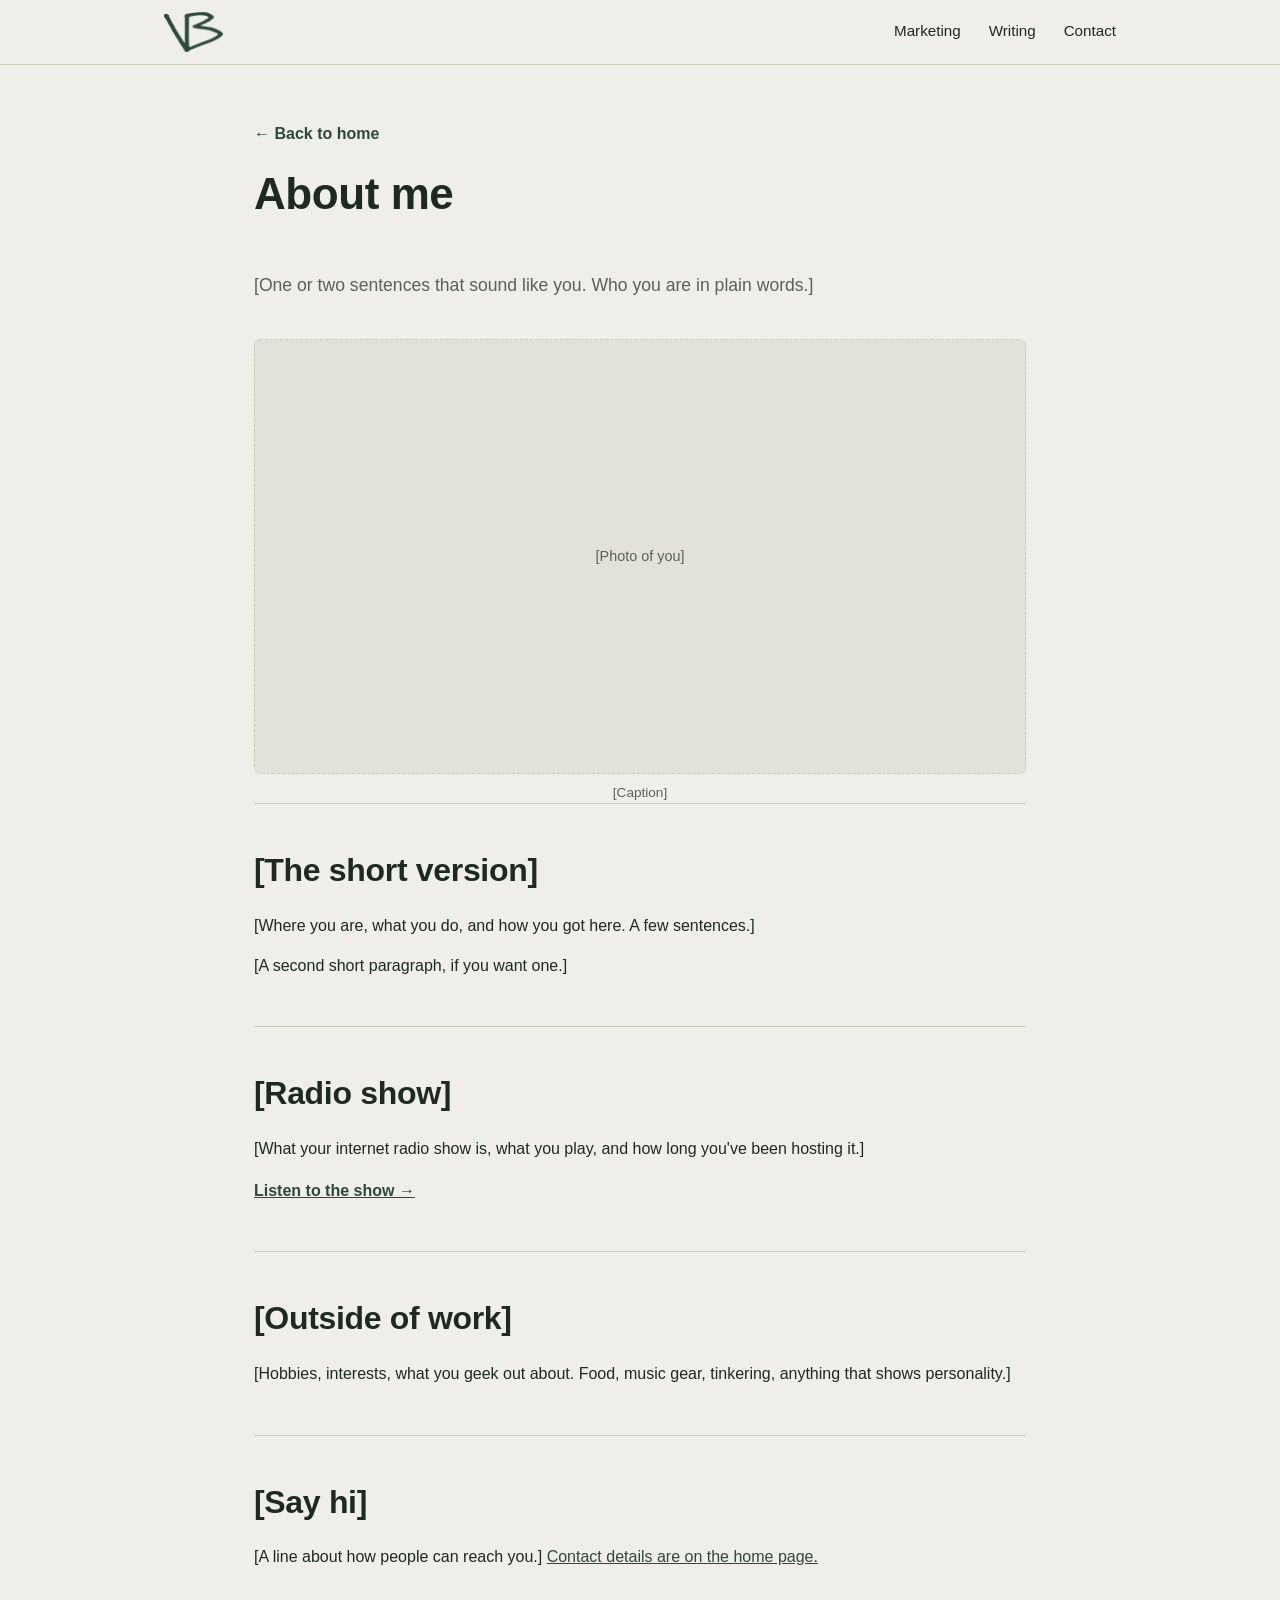
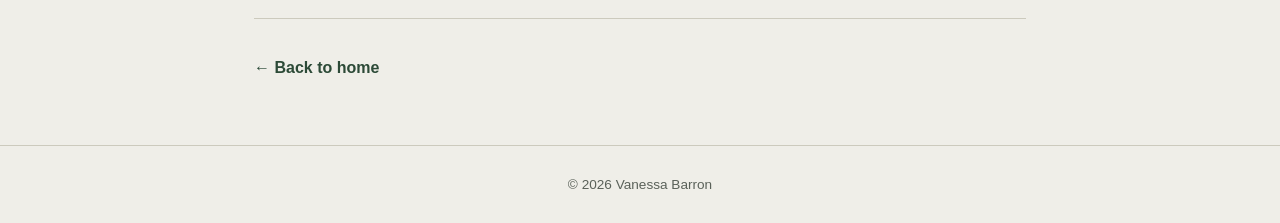
==== about.html @ ae5e8700 "updated bio" ====
<!DOCTYPE html>
<html lang="en">
<head>
<meta charset="utf-8">
<meta name="viewport" content="width=device-width, initial-scale=1">
<title>About — Vanessa Barron</title>
<!-- TODO: delete this noindex line once the About page has real text. -->
<meta name="robots" content="noindex">
<meta name="description" content="About Vanessa Barron: marketer, writer, and radio host.">
<link rel="canonical" href="https://www.vanessabarron.fyi/about.html">
<meta name="theme-color" content="#efeee8" media="(prefers-color-scheme: light)">
<meta name="theme-color" content="#171c18" media="(prefers-color-scheme: dark)">

<meta property="og:type" content="website">
<meta property="og:site_name" content="Vanessa Barron">
<meta property="og:title" content="About — Vanessa Barron">
<meta property="og:description" content="About Vanessa Barron: marketer, writer, and radio host.">
<meta property="og:url" content="https://www.vanessabarron.fyi/about.html">
<meta property="og:image" content="https://www.vanessabarron.fyi/images/og-image.jpg">
<meta name="twitter:card" content="summary_large_image">

<link rel="icon" href="favicon.ico" sizes="48x48">
<link rel="icon" type="image/png" href="images/favicon-light.png">
<link rel="icon" type="image/png" href="images/favicon-dark.png" media="(prefers-color-scheme: dark)">
<link rel="apple-touch-icon" href="images/apple-touch-icon.png">
<link rel="stylesheet" href="css/styles.css">
</head>
<body>
<a class="skip-link" href="#main">Skip to content</a>

<header class="nav">
  <div class="nav-in">
    <a class="logo" href="/" aria-label="Vanessa Barron, home"></a>
    <nav aria-label="Primary">
      <a href="/#marketing">Marketing</a>
      <a href="/#writing">Writing</a>
      <a href="/#contact">Contact</a>
    </nav>
  </div>
</header>

<main id="main" class="narrow">
  <div class="page-head">
    <a class="crumb" href="/">← Back to home</a>
    <h1>About me</h1>
  </div>
  <p class="lede">[One or two sentences that sound like you. Who you are in plain words.]</p>
  <div class="shots c1"><figure class="shot"><div class="placeholder">[Photo of you]</div><figcaption>[Caption]</figcaption></figure></div>

  <section class="entry" id="short-version">
    <h2>[The short version]</h2>
    <p>[Where you are, what you do, and how you got here. A few sentences.]</p>
    <p>[A second short paragraph, if you want one.]</p>
  </section>

  <section class="entry" id="radio-show">
    <h2>[Radio show]</h2>
    <p>[What your internet radio show is, what you play, and how long you've been hosting it.]</p>
    <!-- TODO: replace # with the link to your radio show. -->
    <a class="read-link" href="#" target="_blank" rel="noopener">Listen to the show →</a>
  </section>

  <section class="entry" id="outside-work">
    <h2>[Outside of work]</h2>
    <p>[Hobbies, interests, what you geek out about. Food, music gear, tinkering, anything that shows personality.]</p>
  </section>

  <section class="entry" id="say-hi">
    <h2>[Say hi]</h2>
    <p>[A line about how people can reach you.] <a href="/#contact">Contact details are on the home page.</a></p>
  </section>

  <div class="foot-link"><a class="crumb" href="/">← Back to home</a></div>
</main>
<footer class="site-footer">
  <p>&copy; 2026 Vanessa Barron</p>
</footer>
</body>
</html>
---- css/styles.css ----
/* ==========================================================================
   Vanessa Barron: portfolio styles
   Shared by index.html and email-sms-campaigns.html
   Sections: 1 colors, 2 base, 3 top bar, 4 home page, 5 project pages, 6 small screens
   ========================================================================== */

/* 1. Colors ------------------------------------------------------------- */
:root {
  --bg: #efeee8;       /* page background */
  --band: #e3e2d9;     /* alternating section background, skill pills */
  --ink: #1d2a22;      /* main text */
  --muted: #5a6159;    /* secondary text */
  --line: #cccabd;     /* borders and dividers */
  --accent: #2c4a37;   /* dark green accent */
  --photo: #c8c6b8;    /* color behind photos while they load */
}
@media (prefers-color-scheme: dark) {
  :root {
    --bg: #171c18;
    --band: #1f261f;
    --ink: #efeee8;
    --muted: #a8aca2;
    --line: #3a443a;
    --accent: #9cc4a4;
    --photo: #3a463b;
  }
}

/* 2. Base --------------------------------------------------------------- */
*, *::before, *::after { box-sizing: border-box; }
html { scroll-behavior: smooth; scroll-padding-top: 72px; }
@media (prefers-reduced-motion: reduce) { html { scroll-behavior: auto; } }
body {
  margin: 0;
  background: var(--bg);
  color: var(--ink);
  font-family: Arial, Helvetica, sans-serif;
  line-height: 1.6;
}
img { max-width: 100%; height: auto; }
h1, h2, h3 { margin: 0; font-weight: 700; letter-spacing: -0.01em; line-height: 1.15; }
a { color: var(--accent); }
:focus-visible { outline: 3px solid var(--accent); outline-offset: 3px; }

.skip-link { position: absolute; left: -999px; top: 0; }
.skip-link:focus { left: 16px; top: 16px; z-index: 20; padding: 8px 12px; background: var(--bg); }

.wrap { max-width: 1000px; margin: 0 auto; }
.narrow { max-width: 820px; margin: 0 auto; padding: 0 24px; }
.section { padding: 56px 24px; }
.band { background: var(--band); }
.section-title { margin-bottom: 40px; text-align: center; font-size: 2.75rem; }

.site-footer { padding: 28px 24px; text-align: center; color: var(--muted); font-size: 0.85rem; border-top: 1px solid var(--line); }
.site-footer p { margin: 0; }

/* 3. Top bar ------------------------------------------------------------ */
.nav { position: sticky; top: 0; z-index: 10; background: var(--bg); border-bottom: 1px solid var(--line); }
.nav-in { max-width: 1000px; margin: 0 auto; padding: 12px 24px; display: flex; align-items: center; justify-content: space-between; }
/* The VB logo is a shape (images/logo-mask.png) filled with the accent color, so it adapts to dark mode. */
.logo {
  display: block; width: 59px; height: 40px;
  background: var(--accent);
  -webkit-mask: url("../images/logo-mask.png") center / contain no-repeat;
          mask: url("../images/logo-mask.png") center / contain no-repeat;
}
.nav nav { display: flex; align-items: center; gap: 28px; }
.nav nav a { padding: 6px 0; color: var(--ink); font-size: 0.95rem; font-weight: 500; text-decoration: none; border-bottom: 2px solid transparent; }
.nav nav a:hover { border-bottom-color: var(--accent); }

/* 4. Home page ---------------------------------------------------------- */
/* Hero: photo fills the box, text sits in the sky. */
.hero { position: relative; aspect-ratio: 3 / 2; overflow: hidden; border-radius: 4px; background: var(--photo); }
.hero > img { position: absolute; inset: 0; width: 100%; height: 100%; object-fit: cover; display: block; }
.hero-text { position: absolute; top: 0; right: 0; width: 46%; padding: 30px 36px 0 0; text-align: right; color: #1d2a22; }
.hero h1 { margin-bottom: 10px; font-size: clamp(1.5rem, 2.6vw, 2rem); }
.hero p { margin: 0 0 0 auto; font-size: clamp(0.78rem, 1.2vw, 0.9rem); line-height: 1.5; }
.hero p + p { margin-top: 10px; }
.hero-text a { color: inherit; font-weight: 700; text-decoration: underline; text-underline-offset: 3px; }

/* Project groups and cards */
.group { margin-bottom: 44px; }
.group:last-child { margin-bottom: 0; }
.group-title { margin-bottom: 18px; padding-bottom: 8px; font-size: 1.6rem; border-bottom: 2px solid var(--line); }
.grid { display: grid; grid-template-columns: repeat(3, 1fr); gap: 28px 24px; }

.card {
  position: relative; display: flex; flex-direction: column; overflow: hidden;
  background: var(--bg); border: 1px solid var(--line); border-radius: 8px;
  transition: box-shadow 0.2s, transform 0.2s;
}
.card:hover { box-shadow: 0 10px 28px rgba(29, 42, 34, 0.14); transform: translateY(-3px); }
.card .thumb { position: relative; overflow: hidden; aspect-ratio: 5 / 2; }
.card .thumb img { position: absolute; inset: 0; width: 100%; height: 100%; object-fit: cover; display: block; }
.card h3 { margin: 0 0 6px; padding: 20px 20px 0; font-size: 1.2rem; line-height: 1.3; }
.card p { margin: 0; padding: 0 20px; color: var(--muted); font-size: 0.9rem; }
.card .more { margin-top: auto; padding: 16px 20px 20px; font-size: 0.95rem; font-weight: 700; text-decoration: none; }
.card .more::after { content: ""; position: absolute; inset: 0; }  /* makes the whole card clickable */
.card .more:focus-visible { outline-offset: -3px; }
.card .soon { margin-top: auto; padding: 16px 20px 20px; color: var(--muted); font-size: 0.9rem; }

/* Resume section */
.resume .row { display: grid; grid-template-columns: 200px 1fr; gap: 6px 32px; padding: 20px 0; }
.resume .when { padding-top: 4px; color: var(--muted); font-size: 0.9rem; }
.resume .role { margin: 0; font-size: 1.15rem; }
.resume .org { margin: 2px 0 10px; color: var(--muted); font-size: 0.95rem; }
.resume ul { margin: 0; padding-left: 18px; }
.resume li { margin-bottom: 6px; }
.resume .chip-label { margin: 22px 0 0; font-size: 0.8rem; font-weight: 700; letter-spacing: 0.08em; text-transform: uppercase; color: var(--muted); }
.resume .chip-label + .chips { padding-top: 10px; }
.resume .chips { display: flex; flex-wrap: wrap; gap: 10px; padding: 18px 0 0; list-style: none; }
.resume .chips li { margin: 0; padding: 8px 16px; font-size: 0.95rem; background: var(--band); border: 1px solid var(--line); border-radius: 999px; }
.resume-links { display: grid; grid-template-columns: repeat(3, 1fr); gap: 24px; padding-top: 18px; }

/* Contact */
.contact { display: grid; grid-template-columns: repeat(3, 1fr); gap: 24px; text-align: center; }
.contact .icon { display: grid; place-items: center; width: 62px; height: 62px; margin: 0 auto 12px; color: var(--accent); background: var(--bg); border-radius: 50%; }
.contact .icon svg { width: 30px; height: 30px; }
.contact p { margin: 0; color: var(--muted); font-size: 0.9rem; }
.contact b { display: block; color: var(--ink); }
.contact a { font-weight: 700; }

/* 5. Project pages ------------------------------------------------------ */
.crumb { display: inline-block; margin-bottom: 22px; font-weight: 700; text-decoration: none; }
.crumb:hover { text-decoration: underline; text-underline-offset: 4px; }
.page-head { padding: 56px 0 28px; }
.page-head h1 { font-size: 2.75rem; }
.lede { margin: 24px 0 40px; color: var(--muted); font-size: 1.1rem; }
/* Project facts box (role, company, timeline, tools) */
.facts { display: grid; grid-template-columns: 1.6fr 1fr 1fr; gap: 16px 32px; margin: 0 0 8px; padding: 20px 24px; background: var(--band); border-radius: 6px; }
.facts div { min-width: 0; }
.facts .wide { grid-column: 1 / -1; }
.facts dt { color: var(--muted); font-size: 0.8rem; font-weight: 700; letter-spacing: 0.08em; text-transform: uppercase; }
.facts dd { margin: 2px 0 0; }
.page-hero { display: block; width: 100%; height: auto; border-radius: 6px; }

.entry { padding: 48px 0; border-top: 1px solid var(--line); }
.entry h2 { margin-bottom: 24px; font-size: 2rem; }
.entry h3 { margin: 30px 0 6px; font-size: 1.2rem; }
.entry p { margin: 0; }
.entry p + p { margin-top: 14px; }
.entry .sub { margin: -12px 0 8px; color: var(--muted); font-size: 1.05rem; }
.entry ul { margin: 12px 0 0; padding-left: 20px; }
.entry li { margin-bottom: 8px; }
.entry p + ul, .entry ul + p { margin-top: 16px; }

/* Screenshot rows: .c3 = three across, .c2 = two across */
.shots { display: grid; gap: 14px; margin: 28px 0 0; }
.shots + .shots { margin-top: 14px; }
.shots.c3 { grid-template-columns: repeat(3, 1fr); }
.shots.c2 { grid-template-columns: repeat(2, 1fr); }
.shots.c1 { grid-template-columns: 1fr; }
.shot { margin: 0; }
.shot img { display: block; width: 100%; height: auto; border: 1px solid var(--line); border-radius: 6px; }
/* Dashed box that stands in for a picture until you add one */
.shot .placeholder { display: grid; place-items: center; aspect-ratio: 16 / 9; padding: 12px; color: var(--muted); font-size: 0.9rem; text-align: center; background: var(--band); border: 1px dashed var(--line); border-radius: 6px; }
/* Project facts (role, company, timeline, tools) */
.facts { display: grid; grid-template-columns: 1fr 1fr; gap: 16px 32px; margin: 0 0 40px; }
.lede + .facts { margin-top: -16px; }
.facts .wide { grid-column: 1 / -1; }
.facts dt { color: var(--muted); font-size: 0.8rem; font-weight: 700; letter-spacing: 0.08em; text-transform: uppercase; }
.facts dd { margin: 2px 0 0; }
.read-link { display: inline-block; margin-top: 16px; font-weight: 700; }
.shot figcaption { margin-top: 8px; color: var(--muted); font-size: 0.85rem; text-align: center; }
.foot-link { padding: 36px 0 64px; border-top: 1px solid var(--line); }
.foot-link .crumb { margin: 0; }

/* 6. Small screens ------------------------------------------------------ */
@media (max-width: 900px) {
  .hero { display: flex; flex-direction: column; aspect-ratio: auto; }
  .hero > img { position: static; height: auto; aspect-ratio: 3 / 2; }
  .hero-text { position: static; width: auto; padding: 28px 24px; text-align: center; color: var(--ink); }
  .hero h1 { font-size: 2.1rem; }
  .hero p { margin: 0 auto; max-width: 56ch; font-size: 1rem; }
}
@media (max-width: 760px) {
  .nav-in { padding: 10px 16px; }
  .nav nav { gap: 18px; }
  .section-title { font-size: 2.2rem; }
  .grid, .contact, .resume-links, .shots.c3, .shots.c2, .facts { grid-template-columns: 1fr; }
  .resume .row { grid-template-columns: 1fr; }
  .page-head { padding: 36px 0 28px; }
  .page-head h1 { font-size: 2.1rem; }
  .entry { padding: 36px 0; }
  .facts { grid-template-columns: 1fr; }
  .entry h2 { font-size: 1.6rem; }
}
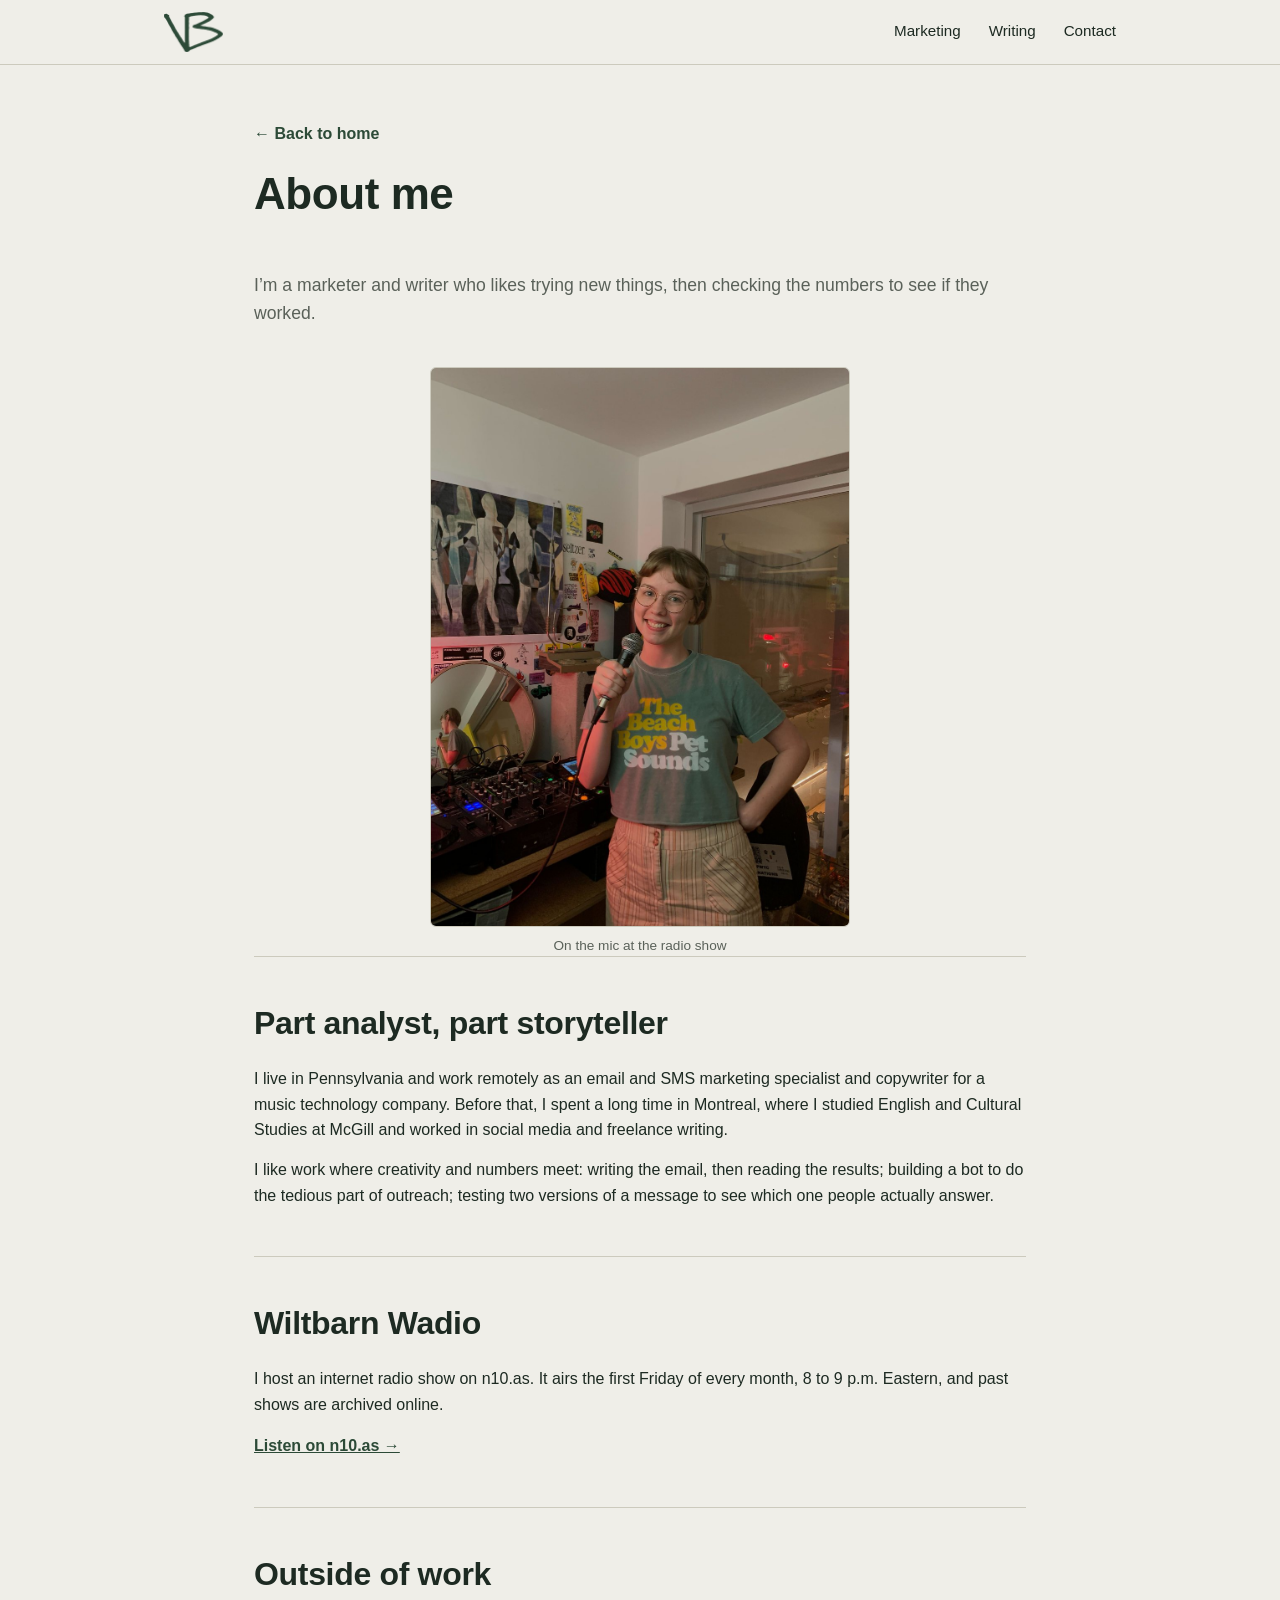
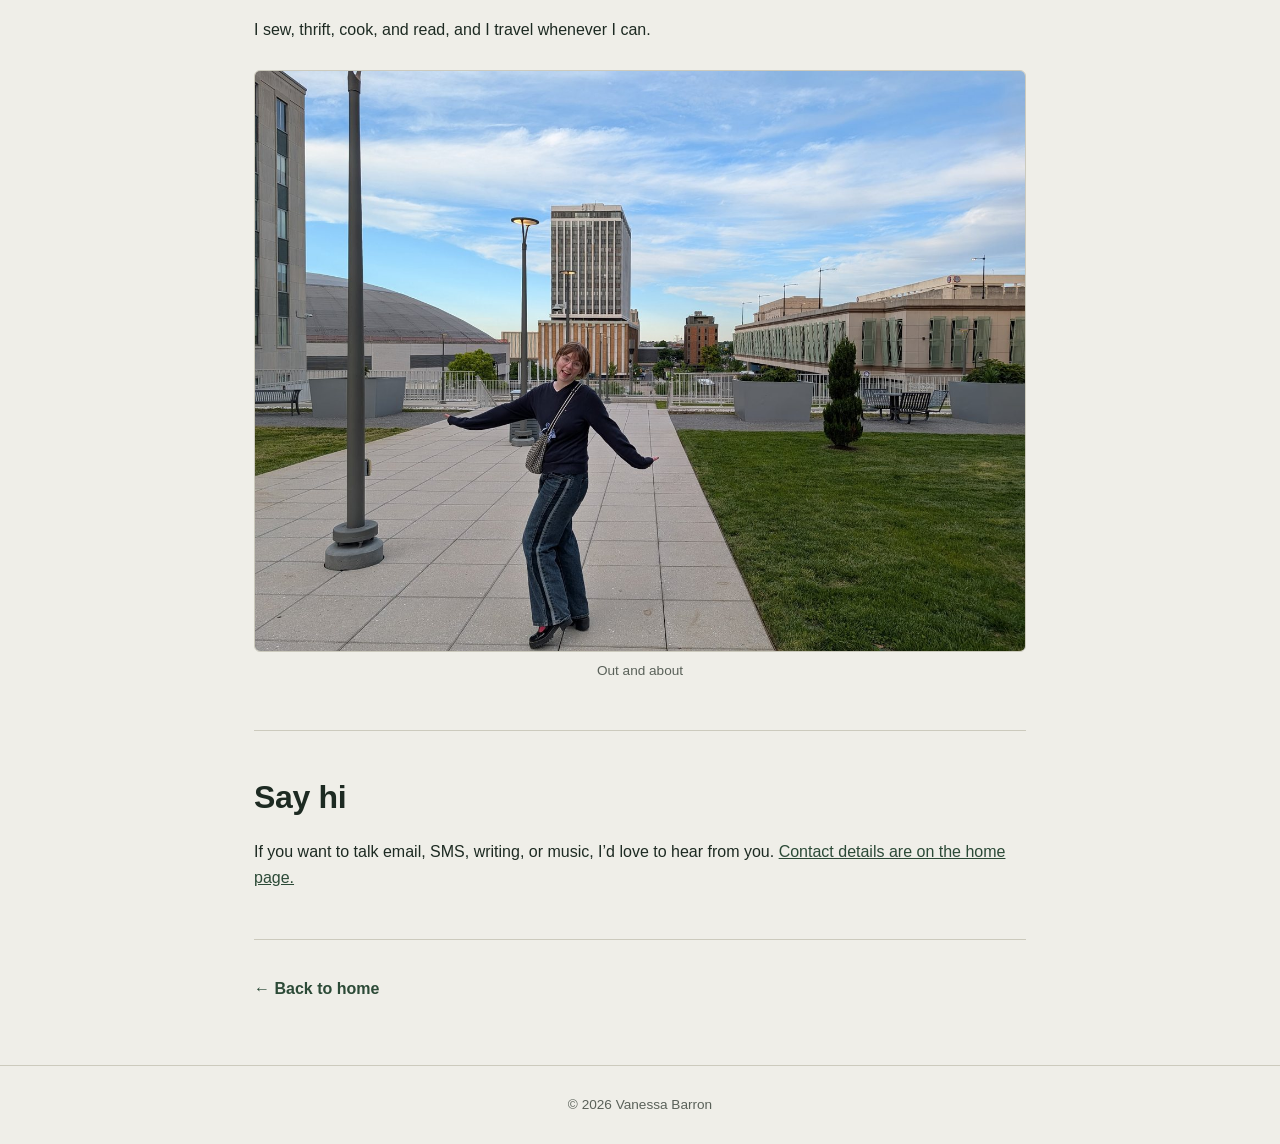
==== commit ec00f05d: "major effing update most sections filled out" ====
--- a/about.html
+++ b/about.html
@@ -4,8 +4,6 @@
 <meta charset="utf-8">
 <meta name="viewport" content="width=device-width, initial-scale=1">
 <title>About — Vanessa Barron</title>
-<!-- TODO: delete this noindex line once the About page has real text. -->
-<meta name="robots" content="noindex">
 <meta name="description" content="About Vanessa Barron: marketer, writer, and radio host.">
 <link rel="canonical" href="https://www.vanessabarron.fyi/about.html">
 <meta name="theme-color" content="#efeee8" media="(prefers-color-scheme: light)">
@@ -44,30 +42,32 @@
     <a class="crumb" href="/">← Back to home</a>
     <h1>About me</h1>
   </div>
-  <p class="lede">[One or two sentences that sound like you. Who you are in plain words.]</p>
-  <div class="shots c1"><figure class="shot"><div class="placeholder">[Photo of you]</div><figcaption>[Caption]</figcaption></figure></div>
+  <p class="lede">I’m a marketer and writer who likes trying new things, then checking the numbers to see if they worked.</p>
+  <figure class="shot portrait"><img src="images/about-radio.jpg" width="1000" height="1333" alt="Vanessa smiling and holding a microphone in a small radio studio, in a Beach Boys Pet Sounds T-shirt, with a DJ mixer, stickers, and a poster on the wall behind her" fetchpriority="high"><figcaption>On the mic at the radio show</figcaption></figure>
 
   <section class="entry" id="short-version">
-    <h2>[The short version]</h2>
-    <p>[Where you are, what you do, and how you got here. A few sentences.]</p>
-    <p>[A second short paragraph, if you want one.]</p>
+    <h2>Part analyst, part storyteller</h2>
+    <p>I live in Pennsylvania and work remotely as an email and SMS marketing specialist and copywriter for a music technology company. Before that, I spent a long time in Montreal, where I studied English and Cultural Studies at McGill and worked in social media and freelance writing.</p>
+    <p>I like work where creativity and numbers meet: writing the email, then reading the results; building a bot to do the tedious part of outreach; testing two versions of a message to see which one people actually answer.</p>
   </section>
 
   <section class="entry" id="radio-show">
-    <h2>[Radio show]</h2>
-    <p>[What your internet radio show is, what you play, and how long you've been hosting it.]</p>
-    <!-- TODO: replace # with the link to your radio show. -->
-    <a class="read-link" href="#" target="_blank" rel="noopener">Listen to the show →</a>
+    <h2>Wiltbarn Wadio</h2>
+    <p>I host an internet radio show on n10.as. It airs the first Friday of every month, 8 to 9 p.m. Eastern, and past shows are archived online.</p>
+    <!-- TODO: add what the show plays and how long you've hosted it. -->
+    <a class="read-link" href="https://www.n10.as" target="_blank" rel="noopener">Listen on n10.as →</a>
+    <!-- TODO: swap the link above for the show's own n10.as page if it has one. -->
   </section>
 
   <section class="entry" id="outside-work">
-    <h2>[Outside of work]</h2>
-    <p>[Hobbies, interests, what you geek out about. Food, music gear, tinkering, anything that shows personality.]</p>
+    <h2>Outside of work</h2>
+    <p>I sew, thrift, cook, and read, and I travel whenever I can.</p>
+    <figure class="shot" style="margin-top:28px"><img src="images/about-outside.jpg" width="1400" height="1054" alt="Vanessa striking a playful pose with her arms out on a paved plaza, with a city skyline and a blue sky behind her" loading="lazy" decoding="async"><figcaption>Out and about</figcaption></figure>
   </section>
 
   <section class="entry" id="say-hi">
-    <h2>[Say hi]</h2>
-    <p>[A line about how people can reach you.] <a href="/#contact">Contact details are on the home page.</a></p>
+    <h2>Say hi</h2>
+    <p>If you want to talk email, SMS, writing, or music, I’d love to hear from you. <a href="/#contact">Contact details are on the home page.</a></p>
   </section>
 
   <div class="foot-link"><a class="crumb" href="/">← Back to home</a></div>
--- a/css/styles.css
+++ b/css/styles.css
@@ -13,6 +13,8 @@
   --line: #cccabd;     /* borders and dividers */
   --accent: #2c4a37;   /* dark green accent */
   --photo: #c8c6b8;    /* color behind photos while they load */
+  --cta: #2c4a37;      /* dark green behind the Resume button (same as --accent) */
+  --cta-ink: #ffffff;  /* Resume button text */
 }
 @media (prefers-color-scheme: dark) {
   :root {
@@ -23,6 +25,8 @@
     --line: #3a443a;
     --accent: #9cc4a4;
     --photo: #3a463b;
+    --cta: #263a2b;
+    --cta-ink: #9cc4a4;
   }
 }
 
@@ -80,43 +84,61 @@
 
 /* Project groups and cards */
 .group { margin-bottom: 44px; }
+#marketing { margin-bottom: 72px; }
 .group:last-child { margin-bottom: 0; }
 .group-title { margin-bottom: 18px; padding-bottom: 8px; font-size: 1.6rem; border-bottom: 2px solid var(--line); }
-.grid { display: grid; grid-template-columns: repeat(3, 1fr); gap: 28px 24px; }
+#marketing .group-title, #writing .group-title { font-size: 2.1rem; }
+.grid { display: grid; grid-template-columns: repeat(3, 1fr); gap: 52px 32px; }
 
 .card {
   position: relative; display: flex; flex-direction: column; overflow: hidden;
-  background: var(--bg); border: 1px solid var(--line); border-radius: 8px;
+  background: var(--bg); border: 1px solid color-mix(in srgb, var(--line) 55%, transparent); border-radius: 8px;
   transition: box-shadow 0.2s, transform 0.2s;
 }
 .card:hover { box-shadow: 0 10px 28px rgba(29, 42, 34, 0.14); transform: translateY(-3px); }
 .card .thumb { position: relative; overflow: hidden; aspect-ratio: 5 / 2; }
 .card .thumb img { position: absolute; inset: 0; width: 100%; height: 100%; object-fit: cover; display: block; }
-.card h3 { margin: 0 0 6px; padding: 20px 20px 0; font-size: 1.2rem; line-height: 1.3; }
-.card p { margin: 0; padding: 0 20px; color: var(--muted); font-size: 0.9rem; }
-.card .more { margin-top: auto; padding: 16px 20px 20px; font-size: 0.95rem; font-weight: 700; text-decoration: none; }
+.card h3 { margin: 0 0 8px; padding: 26px 24px 0; font-size: 1.3rem; line-height: 1.25; }
+.card p { margin: 0; padding: 0 24px; color: var(--muted); font-size: 0.95rem; line-height: 1.5; }
+.card .more { margin-top: auto; padding: 22px 24px 26px; font-size: 0.95rem; font-weight: 700; text-decoration: none; }
 .card .more::after { content: ""; position: absolute; inset: 0; }  /* makes the whole card clickable */
 .card .more:focus-visible { outline-offset: -3px; }
-.card .soon { margin-top: auto; padding: 16px 20px 20px; color: var(--muted); font-size: 0.9rem; }
+.card .soon { margin-top: auto; padding: 22px 24px 26px; color: var(--muted); font-size: 0.9rem; }
 
 /* Resume section */
-.resume .row { display: grid; grid-template-columns: 200px 1fr; gap: 6px 32px; padding: 20px 0; }
-.resume .when { padding-top: 4px; color: var(--muted); font-size: 0.9rem; }
+.resume .row { position: relative; display: grid; grid-template-columns: 200px 1fr; gap: 6px 32px; padding: 20px 0; }
+.resume .when { display: flex; flex-direction: column; justify-content: space-between; align-items: flex-start; padding-top: 4px; color: var(--muted); font-size: 0.9rem; }
 .resume .role { margin: 0; font-size: 1.15rem; }
 .resume .org { margin: 2px 0 10px; color: var(--muted); font-size: 0.95rem; }
 .resume ul { margin: 0; padding-left: 18px; }
 .resume li { margin-bottom: 6px; }
+.resume .inline-list { display: flex; flex-wrap: wrap; margin: 0; padding: 0; list-style: none; line-height: 1.8; }
+.resume .inline-list li { margin: 0; }
+.resume .inline-list li:not(:last-child)::after { content: "·"; margin: 0 10px; color: var(--muted); }
+.resume .row:has(.inline-list) { padding: 14px 0; }
+.resume .row:has(.inline-list) .when { padding-top: 2px; }
 .resume .chip-label { margin: 22px 0 0; font-size: 0.8rem; font-weight: 700; letter-spacing: 0.08em; text-transform: uppercase; color: var(--muted); }
 .resume .chip-label + .chips { padding-top: 10px; }
 .resume .chips { display: flex; flex-wrap: wrap; gap: 10px; padding: 18px 0 0; list-style: none; }
 .resume .chips li { margin: 0; padding: 8px 16px; font-size: 0.95rem; background: var(--band); border: 1px solid var(--line); border-radius: 999px; }
-.resume-links { display: grid; grid-template-columns: repeat(3, 1fr); gap: 24px; padding-top: 18px; }
+.resume-cta { display: block; margin-top: 18px; padding: 26px 24px; font-size: 1.4rem; font-weight: 700; text-align: center; text-decoration: none; color: var(--cta-ink); background: var(--cta); border: 1px solid var(--line); border-radius: 6px; }
+.resume-cta:hover { border-color: var(--accent); }
 
 /* Contact */
 .contact { display: grid; grid-template-columns: repeat(3, 1fr); gap: 24px; text-align: center; }
-.contact .icon { display: grid; place-items: center; width: 62px; height: 62px; margin: 0 auto 12px; color: var(--accent); background: var(--bg); border-radius: 50%; }
-.contact .icon svg { width: 30px; height: 30px; }
-.contact p { margin: 0; color: var(--muted); font-size: 0.9rem; }
+.contact .icon { display: grid; place-items: center; width: 76px; height: 76px; margin: 0 auto 12px; color: var(--accent); background: var(--bg); border-radius: 50%; }
+.ico { display: block; background: var(--accent); -webkit-mask-position: center; mask-position: center; -webkit-mask-size: contain; mask-size: contain; -webkit-mask-repeat: no-repeat; mask-repeat: no-repeat; }
+.ico-phone { -webkit-mask-image: url("../images/icon-phone.png"); mask-image: url("../images/icon-phone.png"); }
+.ico-email { -webkit-mask-image: url("../images/icon-email.png"); mask-image: url("../images/icon-email.png"); }
+.ico-linkedin { -webkit-mask-image: url("../images/icon-linkedin.png"); mask-image: url("../images/icon-linkedin.png"); }
+.ico-work { -webkit-mask-image: url("../images/icon-work.png"); mask-image: url("../images/icon-work.png"); }
+.ico-education { -webkit-mask-image: url("../images/icon-education.png"); mask-image: url("../images/icon-education.png"); }
+.contact .ico { width: 48px; height: 48px; }
+.resume .row-ico-right { position: absolute; right: 0; bottom: 22px; }
+.resume .row-ico { width: 88px; height: 88px; margin-bottom: 2px; }
+.resume li { position: relative; }
+.resume .row-ico-left { position: absolute; left: -250px; top: 50%; transform: translateY(-50%); margin: 0; }
+.contact p { margin: 0; color: var(--muted); font-size: 1.05rem; }
 .contact b { display: block; color: var(--ink); }
 .contact a { font-weight: 700; }
 
@@ -177,11 +199,37 @@
   .nav-in { padding: 10px 16px; }
   .nav nav { gap: 18px; }
   .section-title { font-size: 2.2rem; }
-  .grid, .contact, .resume-links, .shots.c3, .shots.c2, .facts { grid-template-columns: 1fr; }
+  .grid, .contact, .shots.c3, .shots.c2, .facts { grid-template-columns: 1fr; }
   .resume .row { grid-template-columns: 1fr; }
+  .resume .row-ico { display: none; }
   .page-head { padding: 36px 0 28px; }
   .page-head h1 { font-size: 2.1rem; }
   .entry { padding: 36px 0; }
   .facts { grid-template-columns: 1fr; }
   .entry h2 { font-size: 1.6rem; }
 }
+.shot.map { max-width: 620px; margin: 28px auto 0; }
+.shot.map + p { margin-top: 24px; }
+.diagram { width: min(100%, 440px); aspect-ratio: 1; margin: 0 auto; background: var(--ink); -webkit-mask: url("../images/diagram-cob-stages.png") center / contain no-repeat; mask: url("../images/diagram-cob-stages.png") center / contain no-repeat; }
+.shots + p { margin-top: 24px; }
+
+/* Light/dark screenshot toggle (no JavaScript): radios + sibling selectors */
+.theme-demo { position: relative; margin-top: 24px; }
+.theme-demo input { position: absolute; opacity: 0; width: 1px; height: 1px; pointer-events: none; }
+.theme-demo .seg { display: inline-flex; border: 1px solid var(--line); border-radius: 999px; padding: 3px; background: var(--band); }
+.theme-demo .seg label { padding: 6px 18px; border-radius: 999px; font-size: 0.9rem; cursor: pointer; color: var(--ink); }
+#gt-light:checked ~ .seg label[for="gt-light"], #gt-dark:checked ~ .seg label[for="gt-dark"] { background: var(--cta); color: var(--cta-ink); }
+#gt-light:focus-visible ~ .seg label[for="gt-light"], #gt-dark:focus-visible ~ .seg label[for="gt-dark"] { outline: 2px solid var(--accent); outline-offset: 2px; }
+#gt-light:checked ~ .shots .is-dark, #gt-dark:checked ~ .shots .is-light { display: none; }
+.theme-demo .shots { margin-top: 16px; }
+
+.shot.portrait { max-width: 420px; margin: 28px auto 0; }
+.shot video { display: block; width: 100%; height: auto; border: 1px solid var(--line); border-radius: 6px; background: #000; }
+.quote { margin: 8px 0 0; padding: 4px 0 4px 18px; border-left: 3px solid var(--line); color: var(--muted); }
+
+.shot.square { max-width: 520px; margin: 28px auto 0; }
+
+/* Small thumbnail beside a wide screenshot */
+.shots.pair { grid-template-columns: 220px 1fr; align-items: center; }
+.shots.c2 { align-items: start; }
+@media (max-width: 760px) { .shots.pair { grid-template-columns: 1fr; } .shots.pair .shot:first-child { max-width: 220px; } }
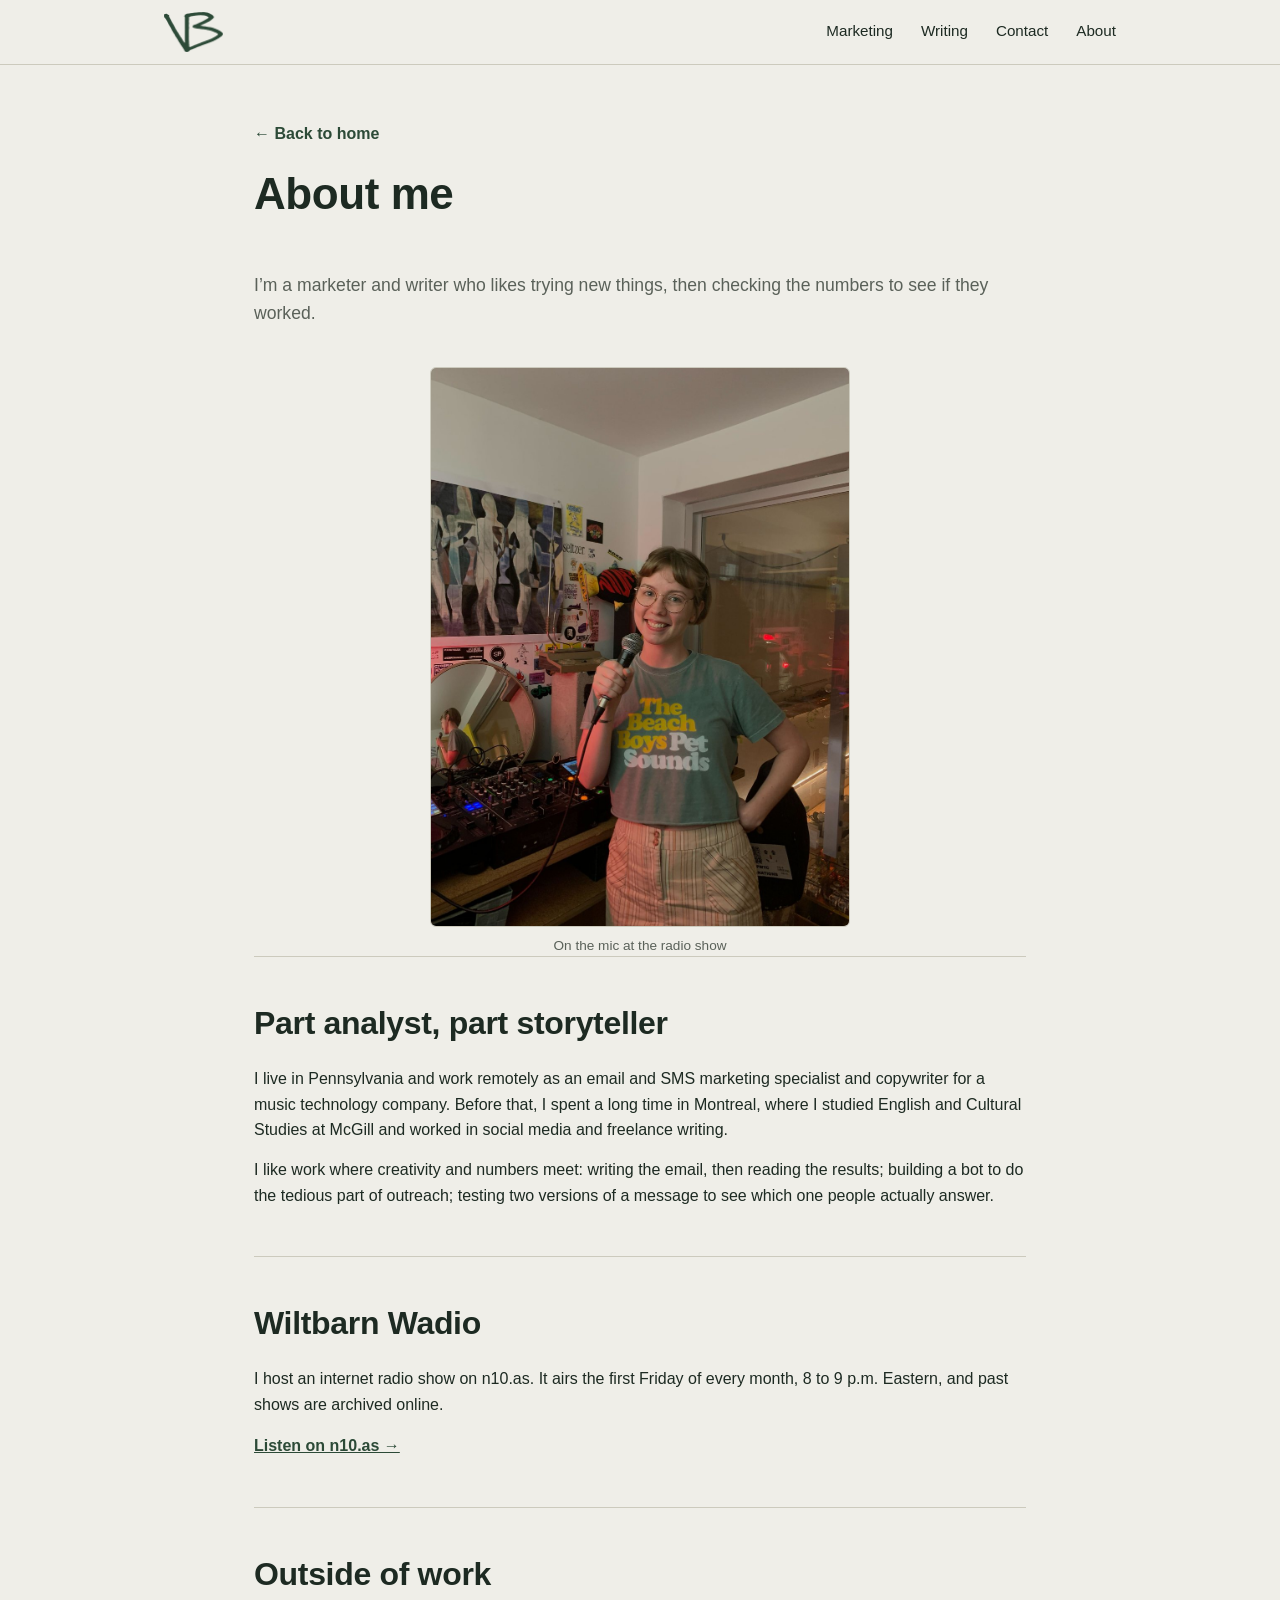
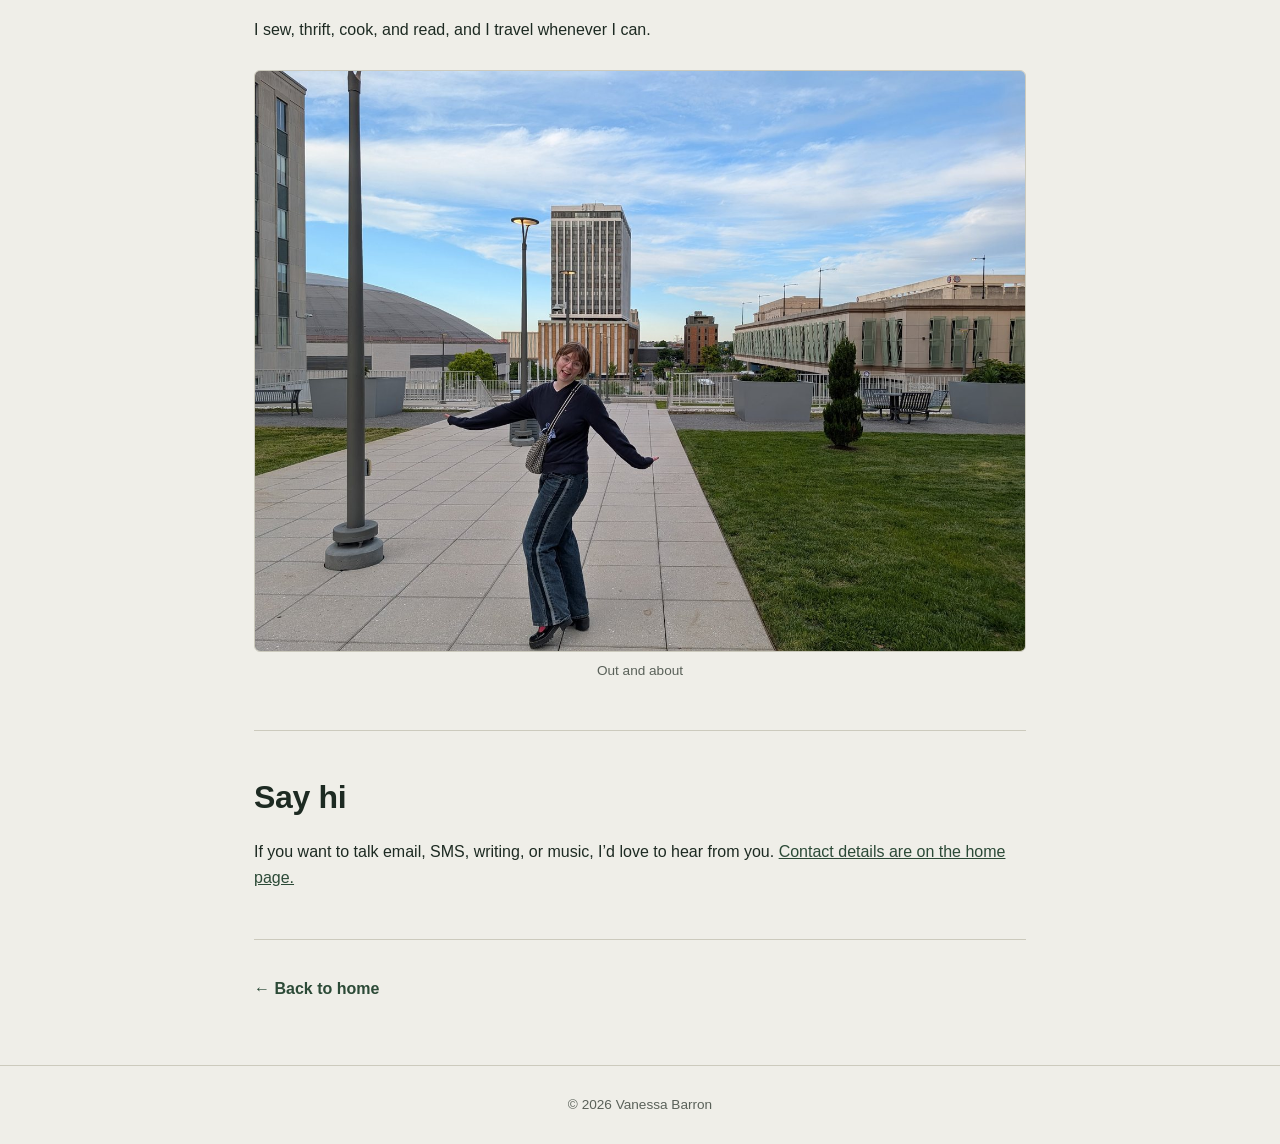
==== commit f097eadd: "about added to nav bar" ====
--- a/about.html
+++ b/about.html
@@ -33,6 +33,7 @@
       <a href="/#marketing">Marketing</a>
       <a href="/#writing">Writing</a>
       <a href="/#contact">Contact</a>
+      <a href="/about.html">About</a>
     </nav>
   </div>
 </header>
